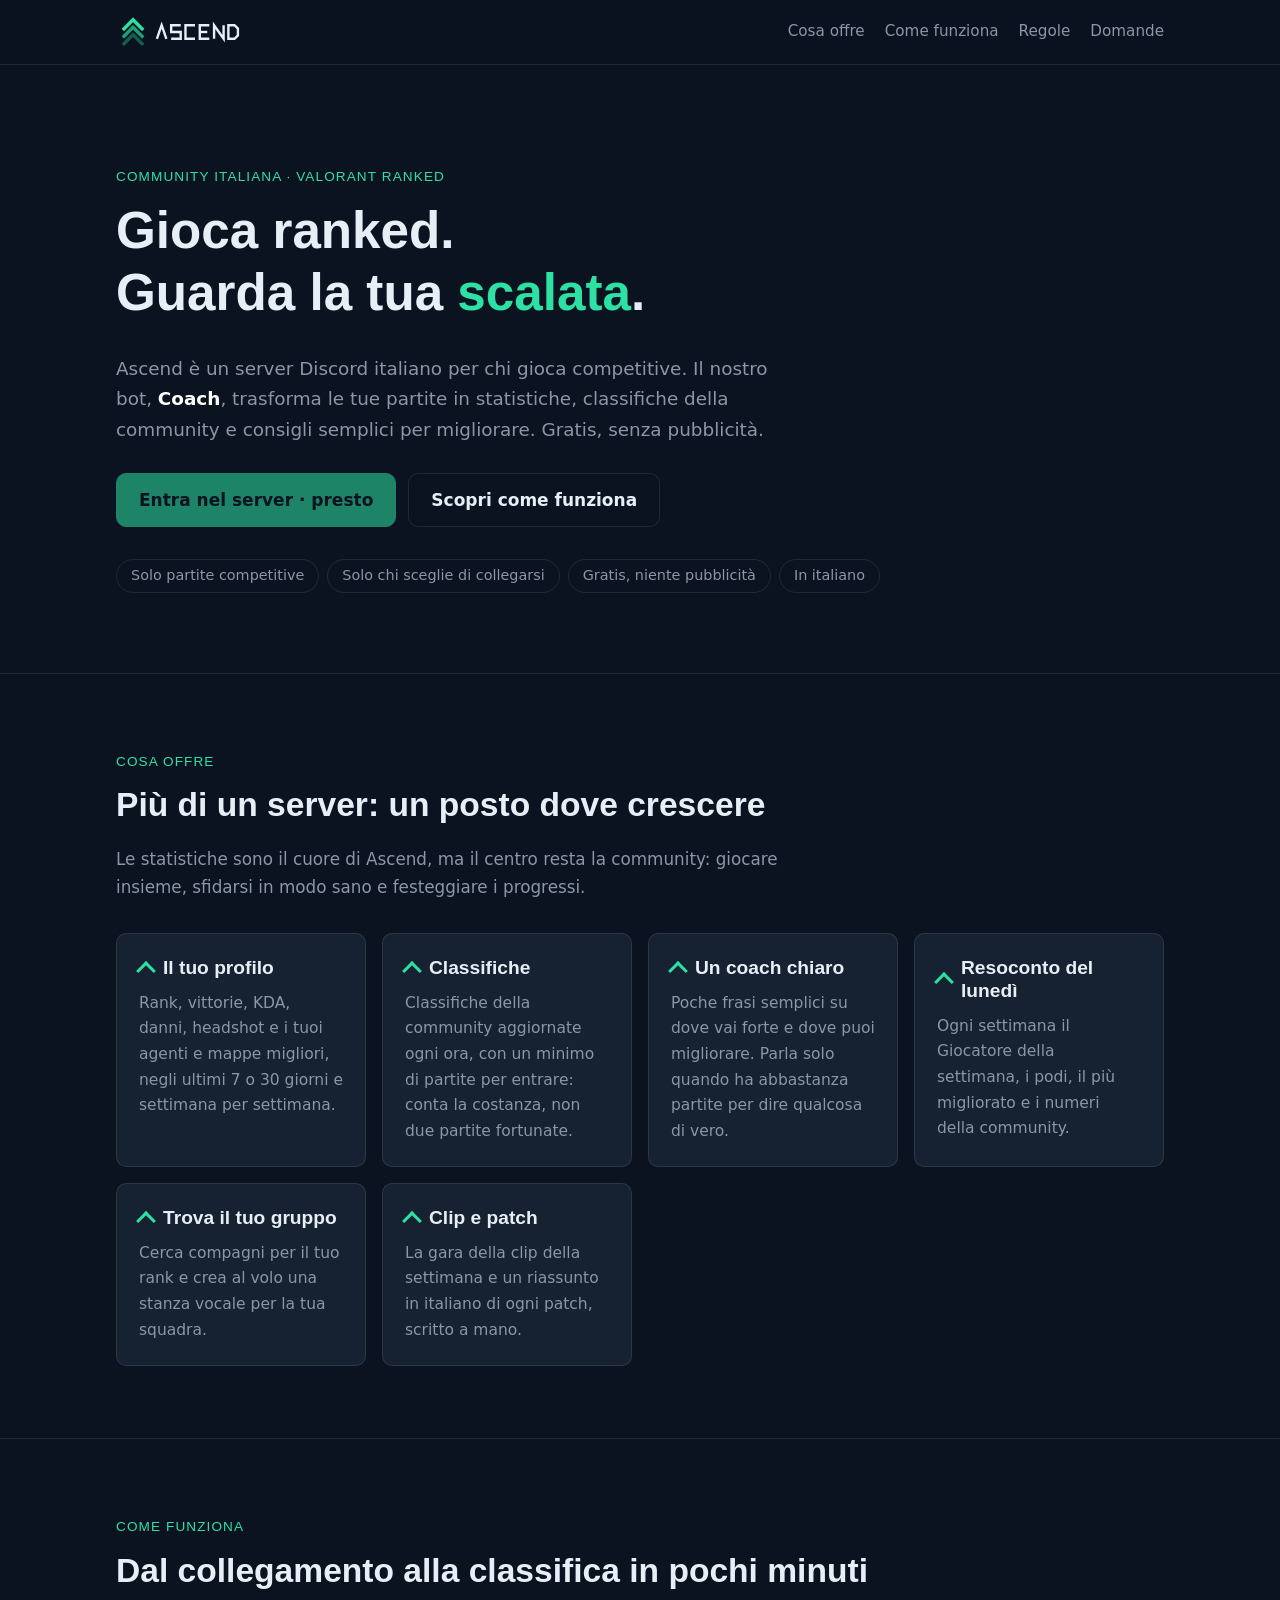
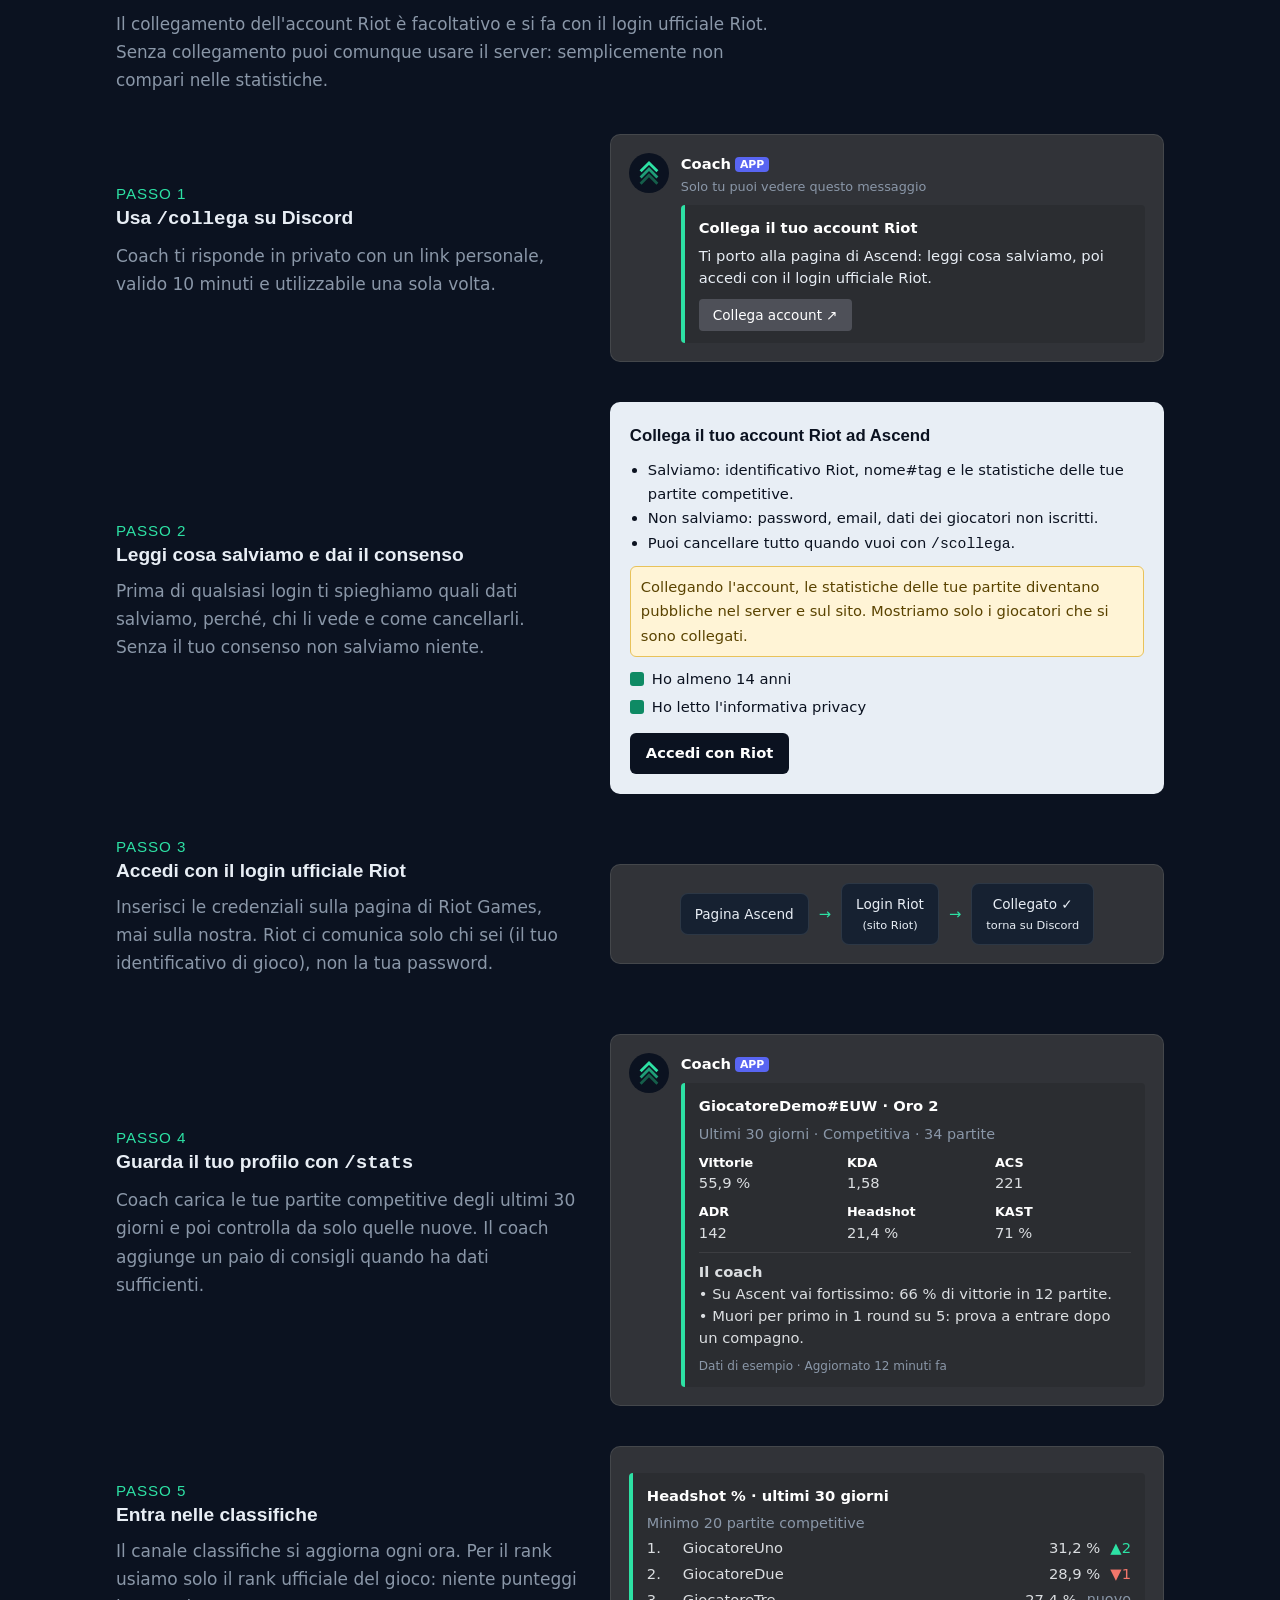
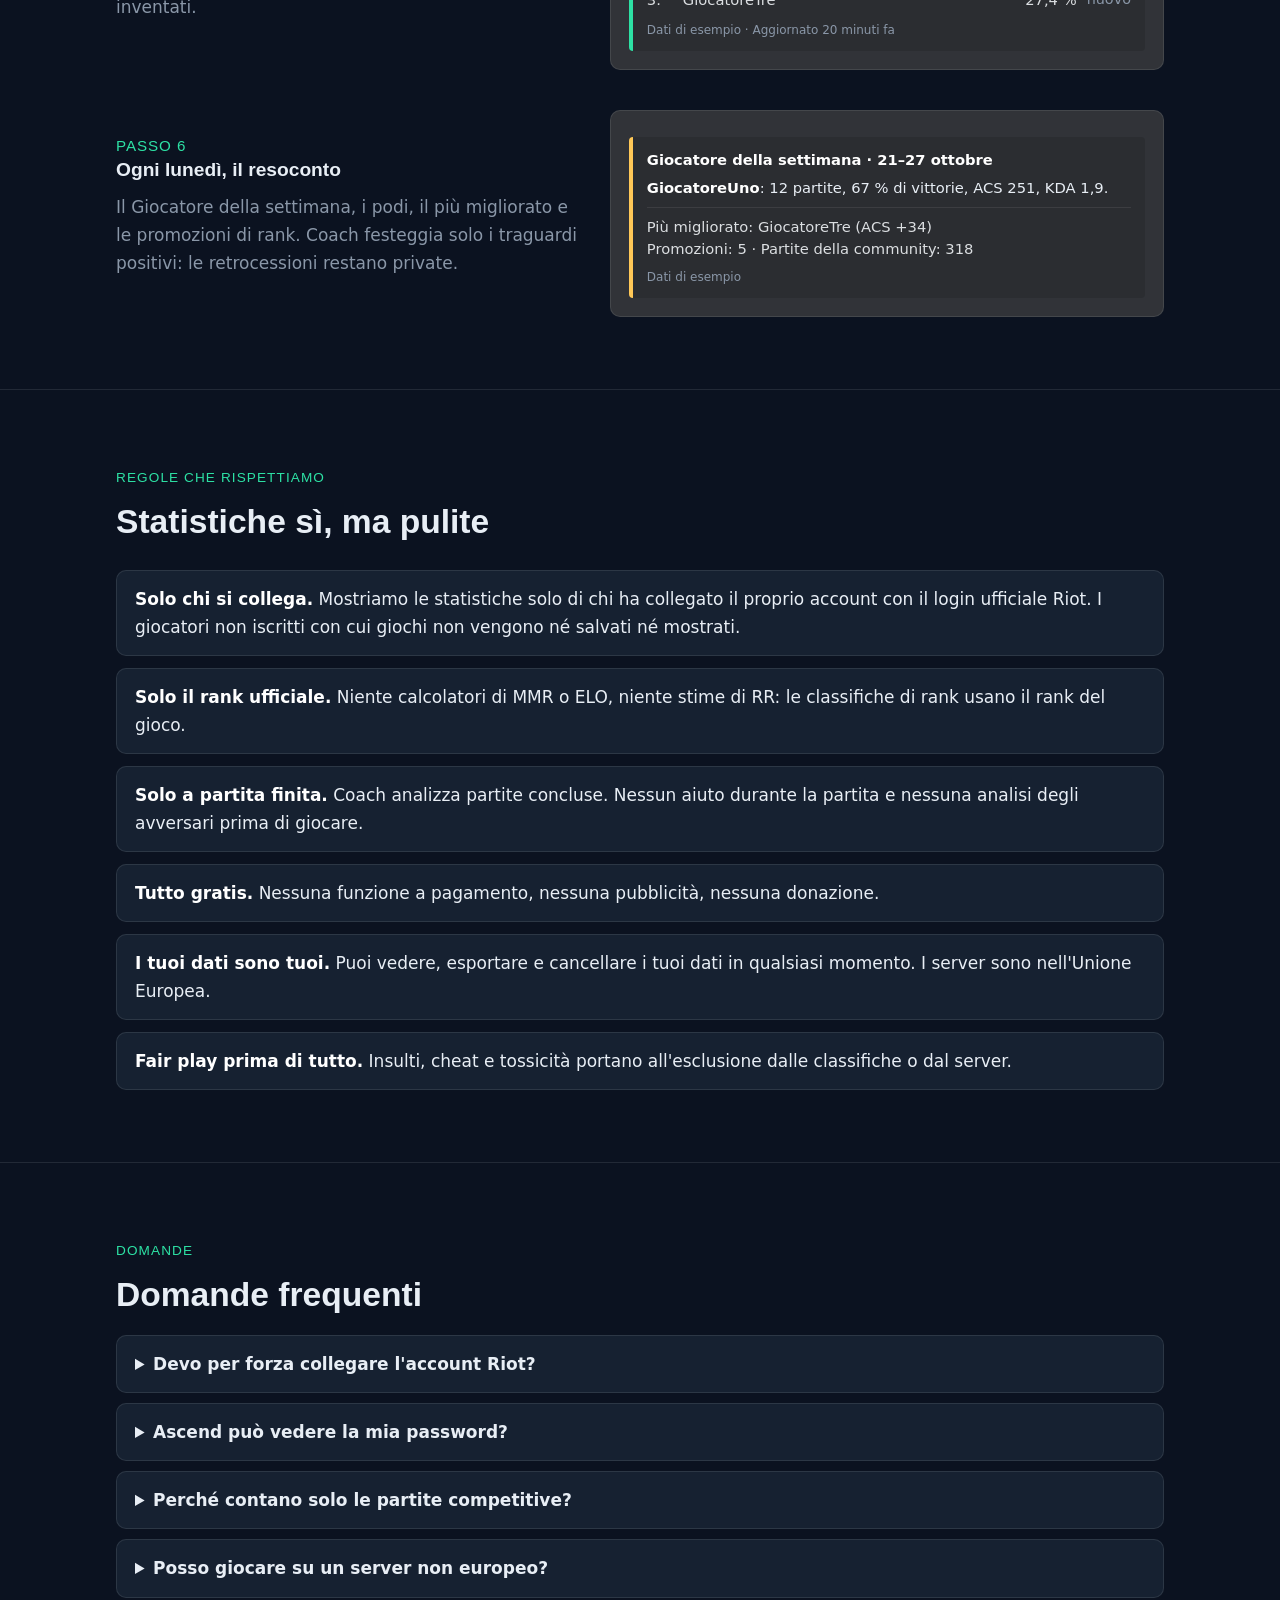
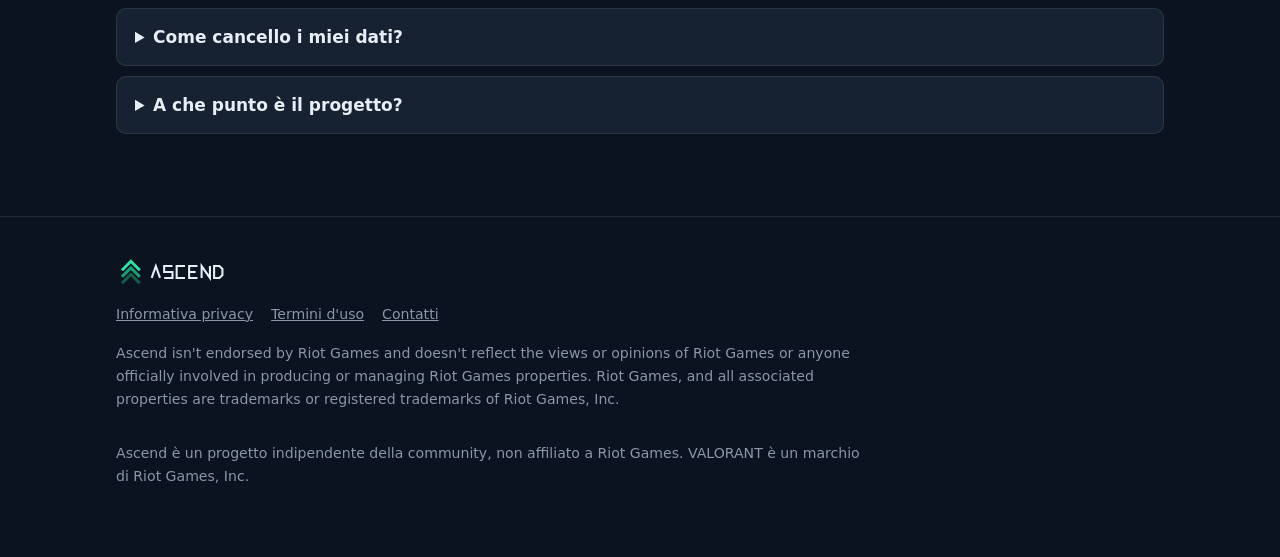
==== index.html @ bd41c746 "Prima versione del sito di Ascend" ====
<!doctype html>
<html lang="it">
<head>
  <meta charset="utf-8">
  <meta name="viewport" content="width=device-width, initial-scale=1">
  <meta http-equiv="Content-Security-Policy" content="default-src 'self'; style-src 'self' https://fonts.googleapis.com; font-src https://fonts.gstatic.com; img-src 'self'; base-uri 'self'; form-action 'none'">
  <meta name="referrer" content="strict-origin-when-cross-origin">
  <title>Ascend · Community italiana di Valorant ranked</title>
  <meta name="description" content="Ascend è una community Discord italiana con un bot che trasforma le tue partite competitive in statistiche, classifiche e consigli chiari. Gratis, senza pubblicità.">
  <meta property="og:title" content="Ascend · Community italiana di Valorant ranked">
  <meta property="og:description" content="Statistiche, classifiche e un coach che parla chiaro, per chi gioca ranked. Gratis e senza pubblicità.">
  <meta property="og:type" content="website">
  <link rel="icon" href="assets/favicon.svg" type="image/svg+xml">
  <link rel="preconnect" href="https://fonts.googleapis.com">
  <link rel="preconnect" href="https://fonts.gstatic.com" crossorigin>
  <link href="https://fonts.googleapis.com/css2?family=Chakra+Petch:wght@500;600&family=Inter:wght@400;600&display=swap" rel="stylesheet">
  <link rel="stylesheet" href="assets/style.css">
</head>
<body>

<header class="testata">
  <div class="contenitore">
    <a href="index.html" aria-label="Ascend, pagina iniziale"><img src="assets/logo-horizontal.svg" alt="Ascend" width="125" height="34"></a>
    <nav class="menu" aria-label="Sezioni">
      <a href="#cosa-offre">Cosa offre</a>
      <a href="#come-funziona">Come funziona</a>
      <a href="#regole">Regole</a>
      <a href="#domande">Domande</a>
    </nav>
  </div>
</header>

<main>

<section class="apertura">
  <div class="contenitore">
    <span class="etichetta">Community italiana · Valorant ranked</span>
    <h1>Gioca ranked.<br>Guarda la tua <span>scalata</span>.</h1>
    <p class="intro">Ascend è un server Discord italiano per chi gioca competitive. Il nostro bot, <strong>Coach</strong>, trasforma le tue partite in statistiche, classifiche della community e consigli semplici per migliorare. Gratis, senza pubblicità.</p>
    <div class="azioni">
      <a class="pulsante" href="#" aria-disabled="true">Entra nel server · presto</a>
      <a class="pulsante secondario" href="#come-funziona">Scopri come funziona</a>
    </div>
    <div class="distintivi">
      <span class="distintivo">Solo partite competitive</span>
      <span class="distintivo">Solo chi sceglie di collegarsi</span>
      <span class="distintivo">Gratis, niente pubblicità</span>
      <span class="distintivo">In italiano</span>
    </div>
  </div>
</section>

<section id="cosa-offre">
  <div class="contenitore">
    <span class="etichetta">Cosa offre</span>
    <h2>Più di un server: un posto dove crescere</h2>
    <p class="intro">Le statistiche sono il cuore di Ascend, ma il centro resta la community: giocare insieme, sfidarsi in modo sano e festeggiare i progressi.</p>
    <div class="griglia">
      <div class="scheda"><h3><span class="freccina" aria-hidden="true"></span>Il tuo profilo</h3><p>Rank, vittorie, KDA, danni, headshot e i tuoi agenti e mappe migliori, negli ultimi 7 o 30 giorni e settimana per settimana.</p></div>
      <div class="scheda"><h3><span class="freccina" aria-hidden="true"></span>Classifiche</h3><p>Classifiche della community aggiornate ogni ora, con un minimo di partite per entrare: conta la costanza, non due partite fortunate.</p></div>
      <div class="scheda"><h3><span class="freccina" aria-hidden="true"></span>Un coach chiaro</h3><p>Poche frasi semplici su dove vai forte e dove puoi migliorare. Parla solo quando ha abbastanza partite per dire qualcosa di vero.</p></div>
      <div class="scheda"><h3><span class="freccina" aria-hidden="true"></span>Resoconto del lunedì</h3><p>Ogni settimana il Giocatore della settimana, i podi, il più migliorato e i numeri della community.</p></div>
      <div class="scheda"><h3><span class="freccina" aria-hidden="true"></span>Trova il tuo gruppo</h3><p>Cerca compagni per il tuo rank e crea al volo una stanza vocale per la tua squadra.</p></div>
      <div class="scheda"><h3><span class="freccina" aria-hidden="true"></span>Clip e patch</h3><p>La gara della clip della settimana e un riassunto in italiano di ogni patch, scritto a mano.</p></div>
    </div>
  </div>
</section>

<section id="come-funziona">
  <div class="contenitore">
    <span class="etichetta">Come funziona</span>
    <h2>Dal collegamento alla classifica in pochi minuti</h2>
    <p class="intro">Il collegamento dell'account Riot è facoltativo e si fa con il login ufficiale Riot. Senza collegamento puoi comunque usare il server: semplicemente non compari nelle statistiche.</p>

    <div class="passi">

      <div class="passo">
        <div>
          <div class="passo-numero">PASSO 1</div>
          <h3>Usa <code>/collega</code> su Discord</h3>
          <p>Coach ti risponde in privato con un link personale, valido 10 minuti e utilizzabile una sola volta.</p>
        </div>
        <div class="demo" role="img" aria-label="Esempio: il bot Coach risponde al comando collega con un pulsante">
          <div class="riga-utente">
            <div class="avatar-demo"></div>
            <div>
              <div><span class="nome-demo">Coach</span><span class="bot-tag">APP</span></div>
              <div class="solo-tu">Solo tu puoi vedere questo messaggio</div>
              <div class="embed">
                <div class="embed-titolo">Collega il tuo account Riot</div>
                <div>Ti porto alla pagina di Ascend: leggi cosa salviamo, poi accedi con il login ufficiale Riot.</div>
                <span class="pulsante-discord">Collega account ↗</span>
              </div>
            </div>
          </div>
        </div>
      </div>

      <div class="passo">
        <div>
          <div class="passo-numero">PASSO 2</div>
          <h3>Leggi cosa salviamo e dai il consenso</h3>
          <p>Prima di qualsiasi login ti spieghiamo quali dati salviamo, perché, chi li vede e come cancellarli. Senza il tuo consenso non salviamo niente.</p>
        </div>
        <div class="pagina-demo" role="img" aria-label="Esempio: la pagina di consenso del sito Ascend">
          <h4>Collega il tuo account Riot ad Ascend</h4>
          <ul>
            <li>Salviamo: identificativo Riot, nome#tag e le statistiche delle tue partite competitive.</li>
            <li>Non salviamo: password, email, dati dei giocatori non iscritti.</li>
            <li>Puoi cancellare tutto quando vuoi con <code>/scollega</code>.</li>
          </ul>
          <div class="avviso-optin">Collegando l'account, le statistiche delle tue partite diventano pubbliche nel server e sul sito. Mostriamo solo i giocatori che si sono collegati.</div>
          <div class="spunta">Ho almeno 14 anni</div>
          <div class="spunta">Ho letto l'informativa privacy</div>
          <span class="pulsante-riot">Accedi con Riot</span>
        </div>
      </div>

      <div class="passo">
        <div>
          <div class="passo-numero">PASSO 3</div>
          <h3>Accedi con il login ufficiale Riot</h3>
          <p>Inserisci le credenziali sulla pagina di Riot Games, mai sulla nostra. Riot ci comunica solo chi sei (il tuo identificativo di gioco), non la tua password.</p>
        </div>
        <div class="demo">
          <div class="schema-login" role="img" aria-label="Schema: dalla pagina Ascend al login Riot e ritorno su Discord">
            <div>Pagina Ascend</div><span class="freccia-dx" aria-hidden="true">→</span>
            <div>Login Riot<br><small>(sito Riot)</small></div><span class="freccia-dx" aria-hidden="true">→</span>
            <div>Collegato ✓<br><small>torna su Discord</small></div>
          </div>
        </div>
      </div>

      <div class="passo">
        <div>
          <div class="passo-numero">PASSO 4</div>
          <h3>Guarda il tuo profilo con <code>/stats</code></h3>
          <p>Coach carica le tue partite competitive degli ultimi 30 giorni e poi controlla da solo quelle nuove. Il coach aggiunge un paio di consigli quando ha dati sufficienti.</p>
        </div>
        <div class="demo" role="img" aria-label="Esempio di profilo con statistiche e consigli del coach">
          <div class="riga-utente">
            <div class="avatar-demo"></div>
            <div class="riempi">
              <div><span class="nome-demo">Coach</span><span class="bot-tag">APP</span></div>
              <div class="embed">
                <div class="embed-titolo">GiocatoreDemo#EUW · Oro 2</div>
                <div class="nota">Ultimi 30 giorni · Competitiva · 34 partite</div>
                <div class="embed-campi">
                  <div><b>Vittorie</b><span>55,9 %</span></div>
                  <div><b>KDA</b><span>1,58</span></div>
                  <div><b>ACS</b><span>221</span></div>
                  <div><b>ADR</b><span>142</span></div>
                  <div><b>Headshot</b><span>21,4 %</span></div>
                  <div><b>KAST</b><span>71 %</span></div>
                </div>
                <div class="coach"><b>Il coach</b><br>• Su Ascent vai fortissimo: 66 % di vittorie in 12 partite.<br>• Muori per primo in 1 round su 5: prova a entrare dopo un compagno.</div>
                <div class="embed-piede">Dati di esempio · Aggiornato 12 minuti fa</div>
              </div>
            </div>
          </div>
        </div>
      </div>

      <div class="passo">
        <div>
          <div class="passo-numero">PASSO 5</div>
          <h3>Entra nelle classifiche</h3>
          <p>Il canale classifiche si aggiorna ogni ora. Per il rank usiamo solo il rank ufficiale del gioco: niente punteggi inventati.</p>
        </div>
        <div class="demo" role="img" aria-label="Esempio di classifica headshot della community">
          <div class="embed">
            <div class="embed-titolo">Headshot % · ultimi 30 giorni</div>
            <div class="nota">Minimo 20 partite competitive</div>
            <div class="classifica-riga"><span>1.</span><span>GiocatoreUno</span><span>31,2 %</span><span class="su">▲2</span></div>
            <div class="classifica-riga"><span>2.</span><span>GiocatoreDue</span><span>28,9 %</span><span class="giu">▼1</span></div>
            <div class="classifica-riga"><span>3.</span><span>GiocatoreTre</span><span>27,4 %</span><span class="nota">nuovo</span></div>
            <div class="embed-piede">Dati di esempio · Aggiornato 20 minuti fa</div>
          </div>
        </div>
      </div>

      <div class="passo">
        <div>
          <div class="passo-numero">PASSO 6</div>
          <h3>Ogni lunedì, il resoconto</h3>
          <p>Il Giocatore della settimana, i podi, il più migliorato e le promozioni di rank. Coach festeggia solo i traguardi positivi: le retrocessioni restano private.</p>
        </div>
        <div class="demo" role="img" aria-label="Esempio di resoconto settimanale">
          <div class="embed oro">
            <div class="embed-titolo">Giocatore della settimana · 21–27 ottobre</div>
            <div><strong>GiocatoreUno</strong>: 12 partite, 67 % di vittorie, ACS 251, KDA 1,9.</div>
            <div class="coach">Più migliorato: GiocatoreTre (ACS +34)<br>Promozioni: 5 · Partite della community: 318</div>
            <div class="embed-piede">Dati di esempio</div>
          </div>
        </div>
      </div>

    </div>
  </div>
</section>

<section id="regole">
  <div class="contenitore">
    <span class="etichetta">Regole che rispettiamo</span>
    <h2>Statistiche sì, ma pulite</h2>
    <ul class="regole">
      <li><b>Solo chi si collega.</b> Mostriamo le statistiche solo di chi ha collegato il proprio account con il login ufficiale Riot. I giocatori non iscritti con cui giochi non vengono né salvati né mostrati.</li>
      <li><b>Solo il rank ufficiale.</b> Niente calcolatori di MMR o ELO, niente stime di RR: le classifiche di rank usano il rank del gioco.</li>
      <li><b>Solo a partita finita.</b> Coach analizza partite concluse. Nessun aiuto durante la partita e nessuna analisi degli avversari prima di giocare.</li>
      <li><b>Tutto gratis.</b> Nessuna funzione a pagamento, nessuna pubblicità, nessuna donazione.</li>
      <li><b>I tuoi dati sono tuoi.</b> Puoi vedere, esportare e cancellare i tuoi dati in qualsiasi momento. I server sono nell'Unione Europea.</li>
      <li><b>Fair play prima di tutto.</b> Insulti, cheat e tossicità portano all'esclusione dalle classifiche o dal server.</li>
    </ul>
  </div>
</section>

<section id="domande">
  <div class="contenitore">
    <span class="etichetta">Domande</span>
    <h2>Domande frequenti</h2>
    <details>
      <summary>Devo per forza collegare l'account Riot?</summary>
      <p>No. Puoi usare il server, cercare gruppo e partecipare alla gara delle clip anche senza collegarti. Il collegamento serve solo per profilo, classifiche, resoconti e consigli.</p>
    </details>
    <details>
      <summary>Ascend può vedere la mia password?</summary>
      <p>No. Il login avviene sulla pagina ufficiale di Riot Games. Noi riceviamo solo il tuo identificativo di gioco e il tuo nome#tag.</p>
    </details>
    <details>
      <summary>Perché contano solo le partite competitive?</summary>
      <p>Perché sono le partite in cui tutti giocano allo stesso modo e al massimo: così i numeri sono confrontabili e le classifiche hanno senso.</p>
    </details>
    <details>
      <summary>Posso giocare su un server non europeo?</summary>
      <p>Ascend è pensato per la community italiana, che gioca sui server europei: per ora si possono collegare solo account della regione EU.</p>
    </details>
    <details>
      <summary>Come cancello i miei dati?</summary>
      <p>Usa <code>/scollega</code> su Discord: cancelliamo subito tutti i tuoi dati. Le copie di sicurezza vengono eliminate entro circa 3 mesi.</p>
    </details>
    <details>
      <summary>A che punto è il progetto?</summary>
      <p>Ascend è in sviluppo. La parte di statistiche richiede l'approvazione di Riot Games per usare le sue API ufficiali: la richiesta è in corso. Le altre funzioni del server arrivano prima.</p>
    </details>
  </div>
</section>

</main>

<footer class="piede">
  <div class="contenitore">
    <img src="assets/logo-horizontal.svg" alt="Ascend" width="110" height="30">
    <nav aria-label="Informazioni legali">
      <a href="privacy.html">Informativa privacy</a>
      <a href="termini.html">Termini d'uso</a>
      <a href="mailto:EMAIL_PROGETTO">Contatti</a>
    </nav>
    <p class="disclaimer">Ascend isn't endorsed by Riot Games and doesn't reflect the views or opinions of Riot Games or anyone officially involved in producing or managing Riot Games properties. Riot Games, and all associated properties are trademarks or registered trademarks of Riot Games, Inc.</p>
    <p class="disclaimer">Ascend è un progetto indipendente della community, non affiliato a Riot Games. VALORANT è un marchio di Riot Games, Inc.</p>
  </div>
</footer>

</body>
</html>
---- assets/style.css ----
:root {
  --notte: #0B1220;
  --ardesia: #1E2A3A;
  --ardesia-2: #162131;
  --menta: #2DE1A4;
  --menta-scura: #1F9E77;
  --bosco: #155E4A;
  --ghiaccio: #E8EEF5;
  --nebbia: #8A97A8;
  --corallo: #F2766B;
  --oro: #FFC857;
  --discord-bg: #313338;
  --discord-embed: #2B2D31;
  --bordo: rgba(232, 238, 245, 0.1);
  --raggio: 10px;
  --larghezza: 1080px;
  color-scheme: dark;
}

* { box-sizing: border-box; }

html { scroll-behavior: smooth; }

body {
  margin: 0;
  background: var(--notte);
  color: var(--ghiaccio);
  font-family: "Inter", system-ui, -apple-system, "Segoe UI", sans-serif;
  font-size: 17px;
  line-height: 1.65;
}

h1, h2, h3 {
  font-family: "Chakra Petch", "Inter", sans-serif;
  font-weight: 600;
  line-height: 1.2;
  margin: 0 0 0.6em;
}
h1 { font-size: clamp(2rem, 5vw, 3.2rem); }
h2 { font-size: clamp(1.5rem, 3.4vw, 2.1rem); }
h3 { font-size: 1.2rem; }

p { margin: 0 0 1em; }
a { color: var(--menta); }
a:hover { color: var(--ghiaccio); }
strong { color: #fff; }

.contenitore {
  width: 100%;
  max-width: var(--larghezza);
  margin: 0 auto;
  padding: 0 16px;
}

/* Intestazione */
.testata {
  border-bottom: 1px solid var(--bordo);
  position: sticky;
  top: 0;
  background: rgba(11, 18, 32, 0.92);
  backdrop-filter: blur(8px);
  z-index: 10;
}
.testata .contenitore {
  display: flex;
  align-items: center;
  justify-content: space-between;
  gap: 16px;
  min-height: 64px;
}
.testata img { height: 34px; width: auto; display: block; }
.menu { display: flex; gap: 20px; flex-wrap: wrap; font-size: 0.95rem; }
.menu a { color: var(--nebbia); text-decoration: none; }
.menu a:hover { color: var(--ghiaccio); }

/* Sezioni */
section { padding: 72px 0; border-bottom: 1px solid var(--bordo); }
.etichetta {
  display: inline-block;
  font-family: "Chakra Petch", sans-serif;
  font-size: 0.85rem;
  letter-spacing: 0.08em;
  text-transform: uppercase;
  color: var(--menta);
  margin-bottom: 12px;
}
.intro { color: var(--nebbia); max-width: 680px; font-size: 1.05rem; }

/* Apertura */
.apertura { padding: 96px 0 80px; }
.apertura h1 span { color: var(--menta); }
.apertura .intro { font-size: 1.15rem; margin-bottom: 28px; }
.azioni { display: flex; gap: 12px; flex-wrap: wrap; align-items: center; }
.pulsante {
  display: inline-flex;
  align-items: center;
  gap: 8px;
  padding: 12px 22px;
  border-radius: var(--raggio);
  font-weight: 600;
  text-decoration: none;
  border: 1px solid var(--menta);
  color: var(--notte);
  background: var(--menta);
}
.pulsante:hover { background: var(--ghiaccio); border-color: var(--ghiaccio); color: var(--notte); }
.pulsante.secondario { background: transparent; color: var(--ghiaccio); border-color: var(--bordo); }
.pulsante.secondario:hover { border-color: var(--ghiaccio); }
.pulsante[aria-disabled="true"] { opacity: 0.55; pointer-events: none; }
.nota { color: var(--nebbia); font-size: 0.9rem; }

.distintivi { display: flex; flex-wrap: wrap; gap: 8px; margin-top: 32px; }
.distintivo {
  border: 1px solid var(--bordo);
  border-radius: 999px;
  padding: 4px 14px;
  font-size: 0.9rem;
  color: var(--nebbia);
}

/* Griglia funzioni */
.griglia {
  display: grid;
  grid-template-columns: repeat(auto-fit, minmax(min(100%, 240px), 1fr));
  gap: 16px;
  margin-top: 32px;
}
.scheda {
  background: var(--ardesia-2);
  border: 1px solid var(--bordo);
  border-radius: var(--raggio);
  padding: 22px;
}
.scheda h3 { display: flex; align-items: center; gap: 10px; }
.scheda p { color: var(--nebbia); margin: 0; font-size: 0.97rem; }
.freccina {
  width: 14px; height: 14px; flex: none;
  border-top: 3px solid var(--menta);
  border-left: 3px solid var(--menta);
  transform: translateY(3px) rotate(45deg);
}

/* Percorso */
.passi { display: grid; gap: 40px; margin-top: 40px; }
.passo {
  display: grid;
  grid-template-columns: minmax(0, 1fr) minmax(0, 1.2fr);
  gap: 32px;
  align-items: center;
}
.passo-numero {
  font-family: "Chakra Petch", sans-serif;
  color: var(--menta);
  font-size: 0.95rem;
  letter-spacing: 0.06em;
}
.passo p { color: var(--nebbia); }
@media (max-width: 760px) {
  .passo { grid-template-columns: minmax(0, 1fr); gap: 16px; }
}

/* Riquadri dimostrativi */
.demo {
  background: var(--discord-bg);
  border-radius: var(--raggio);
  padding: 18px;
  font-size: 0.92rem;
  line-height: 1.5;
  overflow: hidden;
  border: 1px solid var(--bordo);
}
.demo .riga-utente { display: flex; gap: 12px; align-items: flex-start; }
.avatar-demo {
  width: 40px; height: 40px; border-radius: 50%; flex: none;
  background: var(--notte) url("favicon.svg") center / 70% no-repeat;
}
.avatar-demo.persona { background: #5865F2; }
.riempi { min-width: 0; flex: 1; }
.nome-demo { font-weight: 600; color: #fff; }
.bot-tag {
  background: #5865F2; color: #fff; font-size: 0.68rem; font-weight: 600;
  padding: 1px 5px; border-radius: 4px; margin-left: 4px; vertical-align: 1px;
}
.solo-tu { color: var(--nebbia); font-size: 0.8rem; margin-top: 2px; }
.comando { background: rgba(88, 101, 242, 0.25); color: #c9cdfb; padding: 0 4px; border-radius: 4px; }
.embed {
  background: var(--discord-embed);
  border-left: 4px solid var(--menta);
  border-radius: 4px;
  padding: 12px 14px;
  margin-top: 8px;
}
.embed.oro { border-left-color: var(--oro); }
.embed-titolo { font-weight: 600; color: #fff; margin-bottom: 6px; }
.embed-campi {
  display: grid;
  grid-template-columns: repeat(3, minmax(0, 1fr));
  gap: 8px 12px;
  margin: 8px 0;
}
.embed-campi b { display: block; color: #fff; font-size: 0.8rem; }
.embed-campi span { color: #dbdee1; }
.embed-piede { color: var(--nebbia); font-size: 0.75rem; margin-top: 8px; }
.pulsante-discord {
  display: inline-block; margin-top: 10px; padding: 6px 14px;
  background: #4E5058; color: #fff; border-radius: 4px; font-size: 0.85rem;
}
.coach { border-top: 1px solid rgba(255,255,255,0.08); margin-top: 8px; padding-top: 8px; color: #dbdee1; }
.classifica-riga {
  display: grid; grid-template-columns: 26px minmax(0,1fr) auto auto;
  gap: 10px; color: #dbdee1; padding: 2px 0;
}
.su { color: var(--menta); }
.giu { color: var(--corallo); }

.pagina-demo {
  background: var(--ghiaccio);
  color: var(--notte);
  border-radius: var(--raggio);
  padding: 20px;
  font-size: 0.92rem;
}
.pagina-demo h4 { font-family: "Chakra Petch", sans-serif; margin: 0 0 8px; font-size: 1.05rem; }
.pagina-demo ul { padding-left: 18px; margin: 8px 0; }
.avviso-optin {
  background: #FFF4D6; border: 1px solid #E8C25A; border-radius: 6px;
  padding: 8px 10px; margin: 10px 0; color: #5A4300;
}
.spunta { display: flex; gap: 8px; align-items: center; margin: 4px 0; }
.spunta::before {
  content: ""; width: 14px; height: 14px; border-radius: 3px; flex: none;
  background: #0E8A64;
}
.pulsante-riot {
  display: inline-block; margin-top: 10px; padding: 8px 16px; border-radius: 6px;
  background: var(--notte); color: #fff; font-weight: 600;
}
.schema-login {
  display: flex; align-items: center; justify-content: center; gap: 10px;
  flex-wrap: wrap; text-align: center;
}
.schema-login div {
  background: var(--ardesia-2); border: 1px solid var(--bordo);
  border-radius: 8px; padding: 10px 14px; font-size: 0.85rem;
}
.schema-login .freccia-dx { border: 0; background: none; color: var(--menta); padding: 0; }

/* Regole */
.regole { list-style: none; padding: 0; margin: 28px 0 0; display: grid; gap: 12px; }
.regole li {
  background: var(--ardesia-2); border: 1px solid var(--bordo);
  border-radius: var(--raggio); padding: 14px 18px;
}
.regole b { color: #fff; }

/* Domande */
details {
  border: 1px solid var(--bordo);
  border-radius: var(--raggio);
  padding: 14px 18px;
  margin-bottom: 10px;
  background: var(--ardesia-2);
}
summary { cursor: pointer; font-weight: 600; }
details p { color: var(--nebbia); margin: 10px 0 0; }

/* Testi legali */
.legale { padding: 56px 0 72px; }
.legale .contenitore { max-width: 780px; }
.legale h2 { font-size: 1.35rem; margin-top: 2em; }
.legale table { width: 100%; border-collapse: collapse; margin: 12px 0 20px; font-size: 0.95rem; }
.legale th, .legale td { text-align: left; padding: 8px 10px; border-bottom: 1px solid var(--bordo); vertical-align: top; }
.legale th { color: #fff; }
.tabella-scorrevole { overflow-x: auto; }
.segnaposto { background: rgba(255, 200, 87, 0.15); color: var(--oro); padding: 0 4px; border-radius: 4px; }
.bozza {
  border: 1px solid var(--oro); color: var(--oro); border-radius: var(--raggio);
  padding: 10px 14px; margin-bottom: 24px; font-size: 0.95rem;
}

/* Piede */
.piede { padding: 40px 0 56px; color: var(--nebbia); font-size: 0.88rem; }
.piede .contenitore { display: grid; gap: 16px; }
.piede nav { display: flex; gap: 18px; flex-wrap: wrap; }
.piede nav a { color: var(--nebbia); }
.piede nav a:hover { color: var(--ghiaccio); }
.disclaimer { max-width: 760px; }

@media (max-width: 560px) {
  .menu { display: none; }
  section { padding: 56px 0; }
  .apertura { padding: 64px 0 56px; }
  .embed-campi { grid-template-columns: repeat(2, minmax(0, 1fr)); }
}
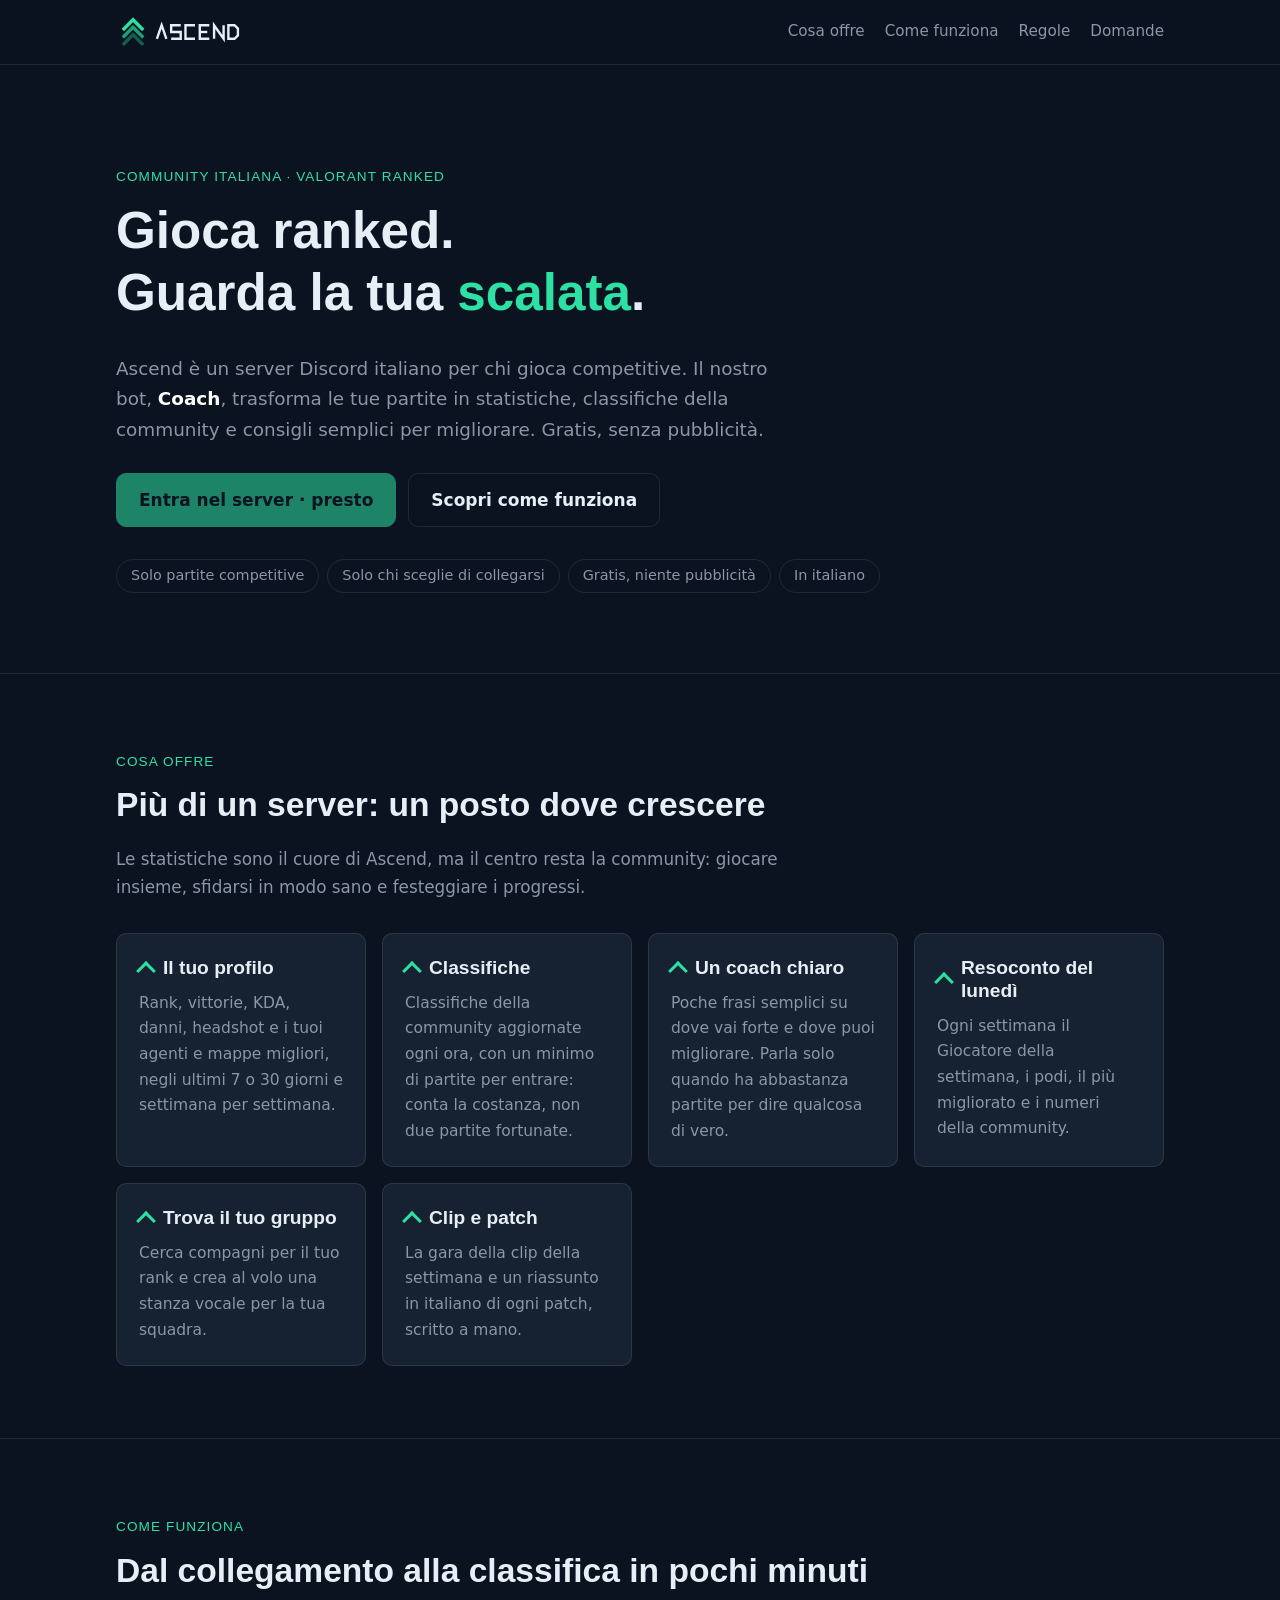
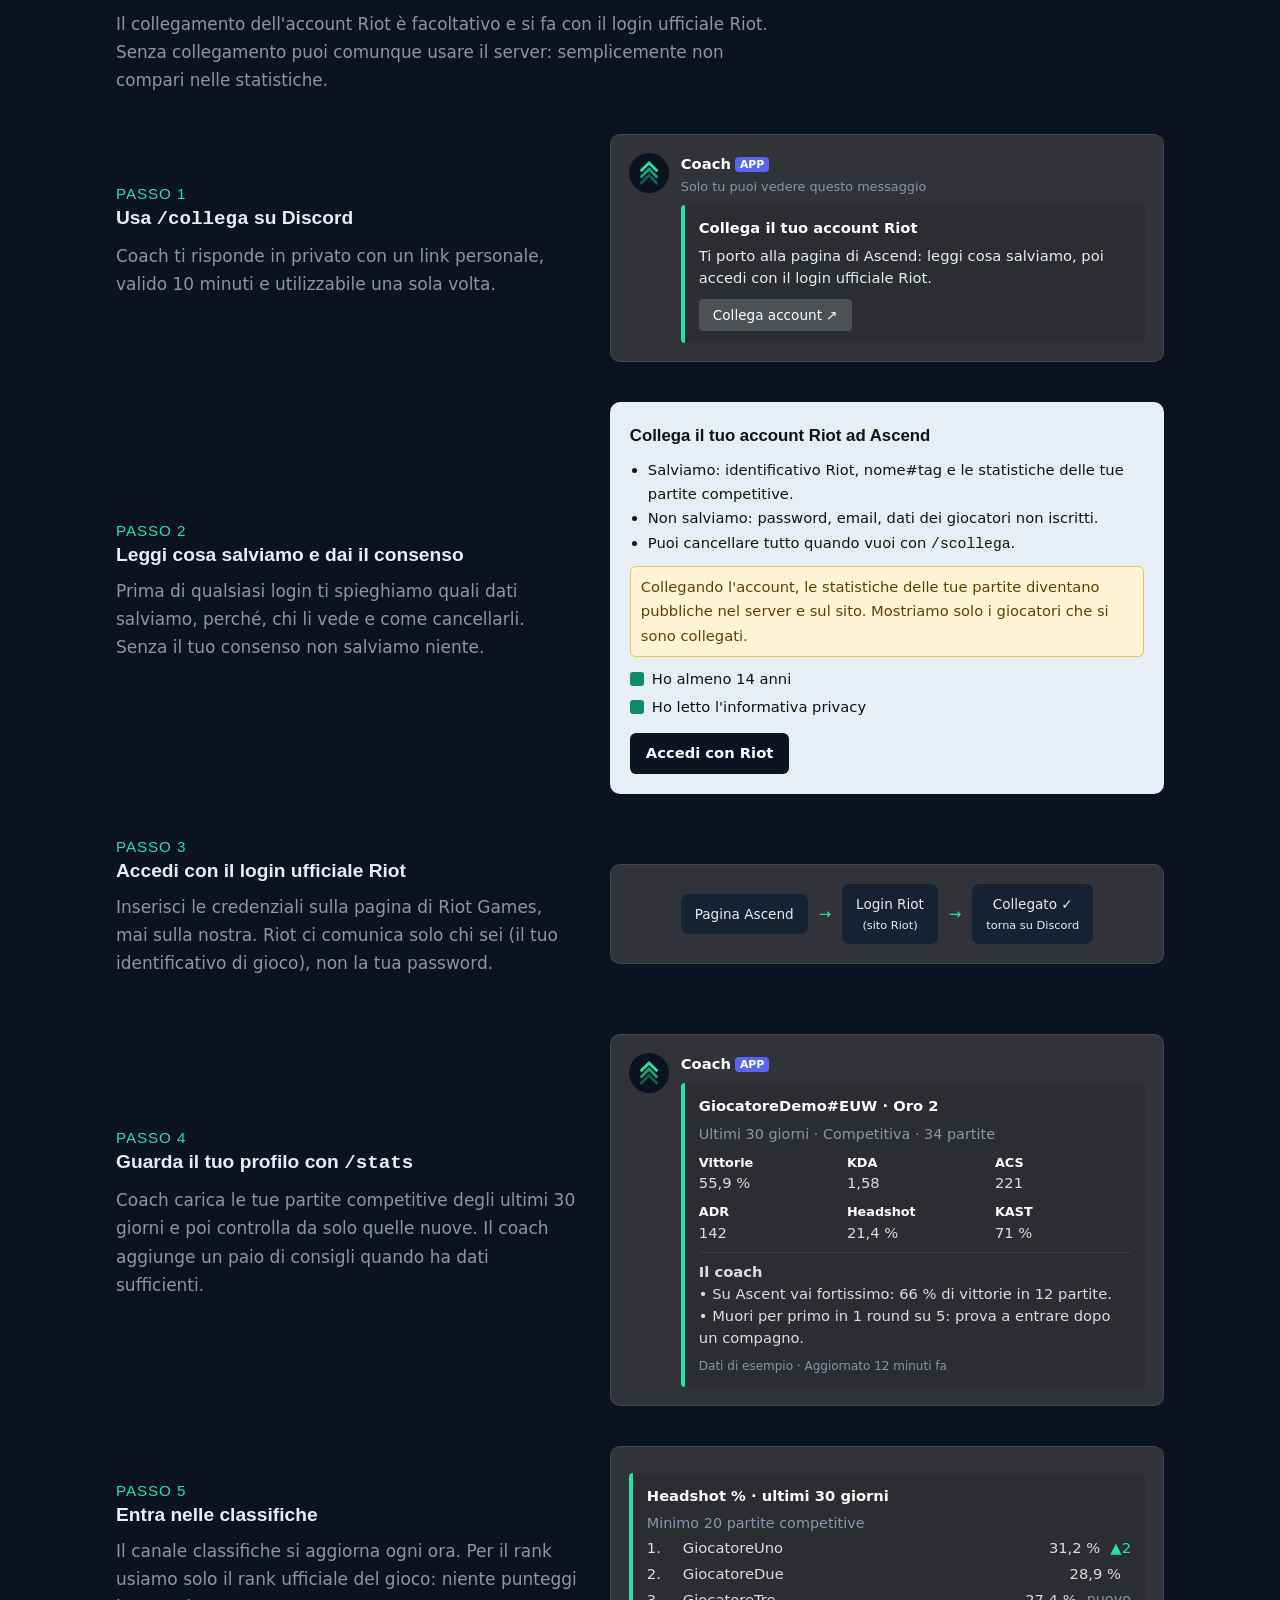
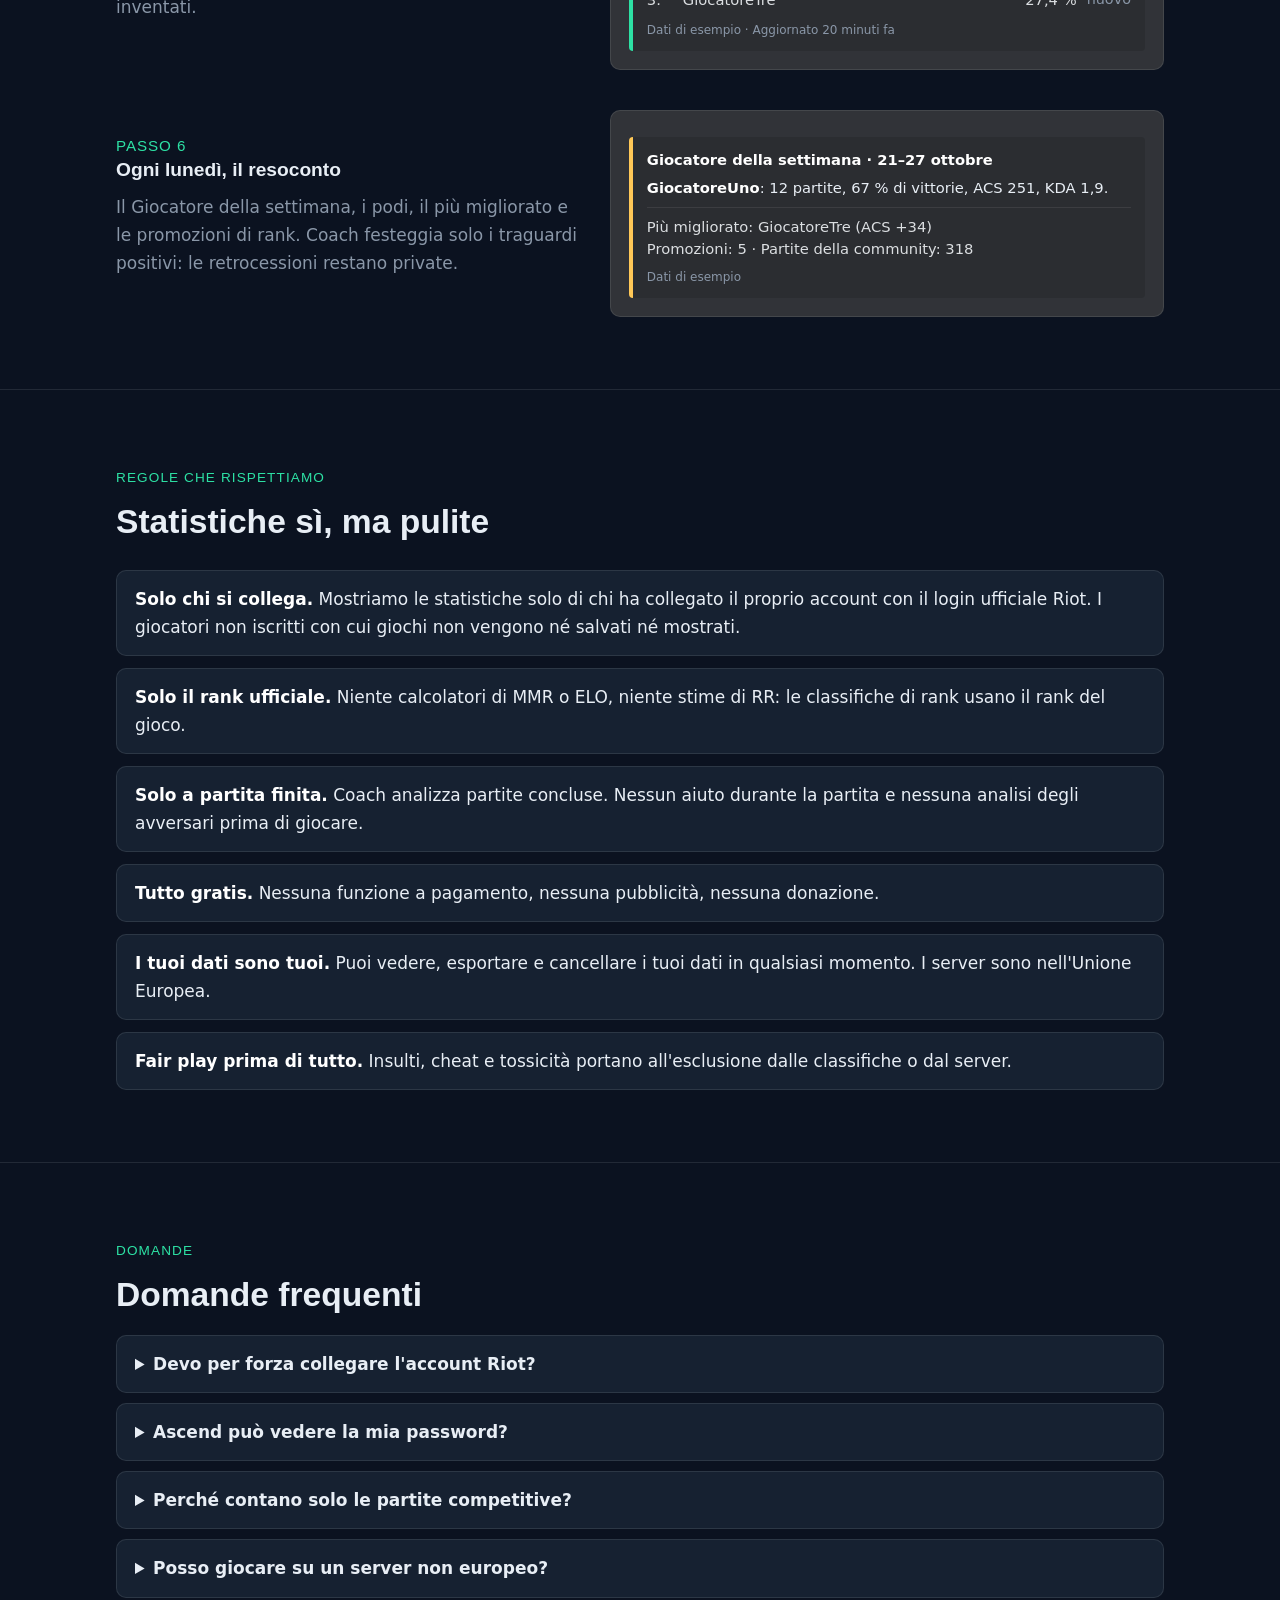
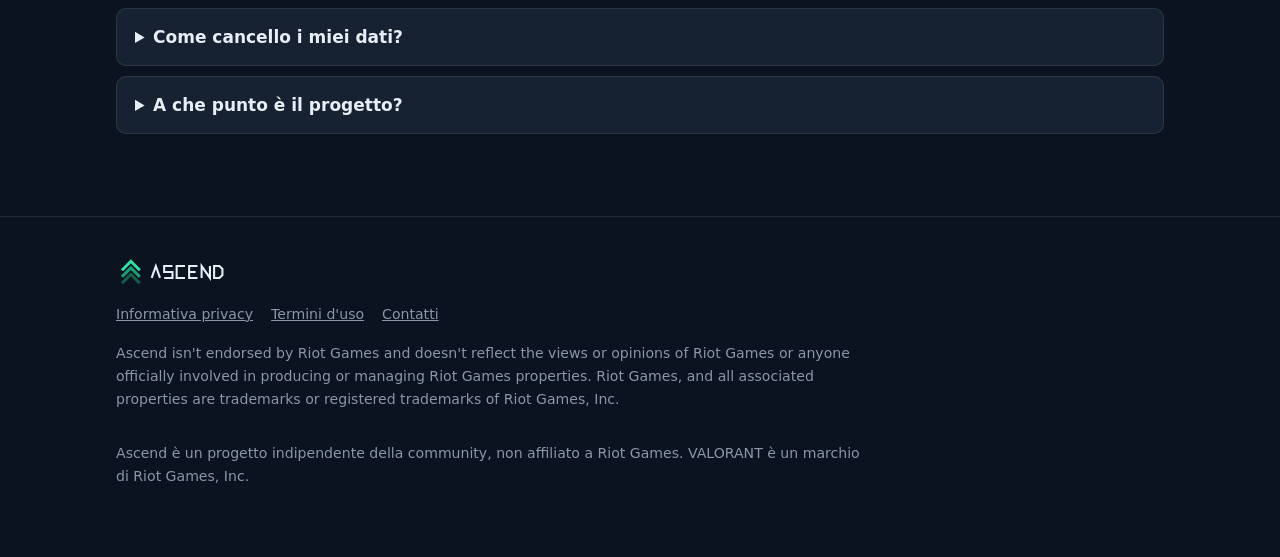
==== commit cf6b4f22: "Classifica di esempio senza frecce in giù" ====
--- a/index.html
+++ b/index.html
@@ -172,7 +172,7 @@
             <div class="embed-titolo">Headshot % · ultimi 30 giorni</div>
             <div class="nota">Minimo 20 partite competitive</div>
             <div class="classifica-riga"><span>1.</span><span>GiocatoreUno</span><span>31,2 %</span><span class="su">▲2</span></div>
-            <div class="classifica-riga"><span>2.</span><span>GiocatoreDue</span><span>28,9 %</span><span class="giu">▼1</span></div>
+            <div class="classifica-riga"><span>2.</span><span>GiocatoreDue</span><span>28,9 %</span><span></span></div>
             <div class="classifica-riga"><span>3.</span><span>GiocatoreTre</span><span>27,4 %</span><span class="nota">nuovo</span></div>
             <div class="embed-piede">Dati di esempio · Aggiornato 20 minuti fa</div>
           </div>
@@ -253,7 +253,7 @@
     <nav aria-label="Informazioni legali">
       <a href="privacy.html">Informativa privacy</a>
       <a href="termini.html">Termini d'uso</a>
-      <a href="mailto:EMAIL_PROGETTO">Contatti</a>
+      <a href="mailto:andreibusinessworld@gmail.com">Contatti</a>
     </nav>
     <p class="disclaimer">Ascend isn't endorsed by Riot Games and doesn't reflect the views or opinions of Riot Games or anyone officially involved in producing or managing Riot Games properties. Riot Games, and all associated properties are trademarks or registered trademarks of Riot Games, Inc.</p>
     <p class="disclaimer">Ascend è un progetto indipendente della community, non affiliato a Riot Games. VALORANT è un marchio di Riot Games, Inc.</p>
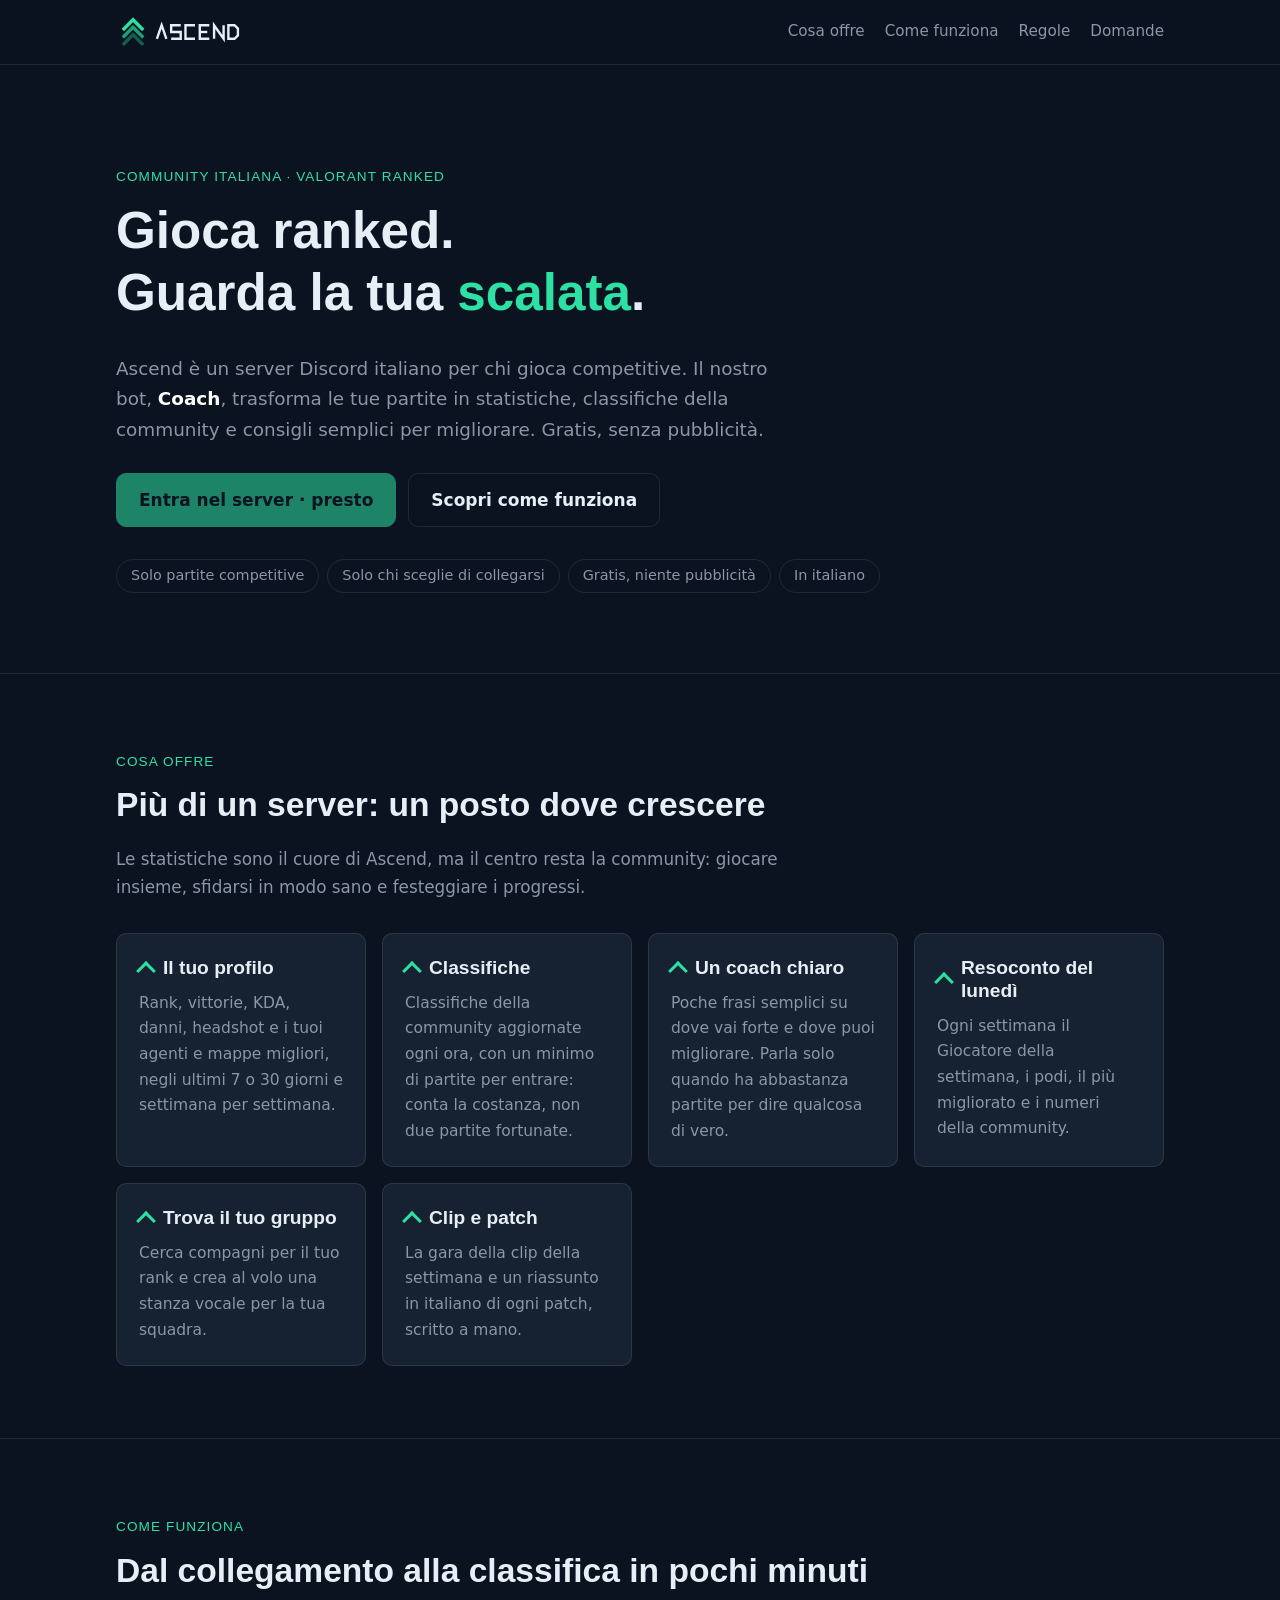
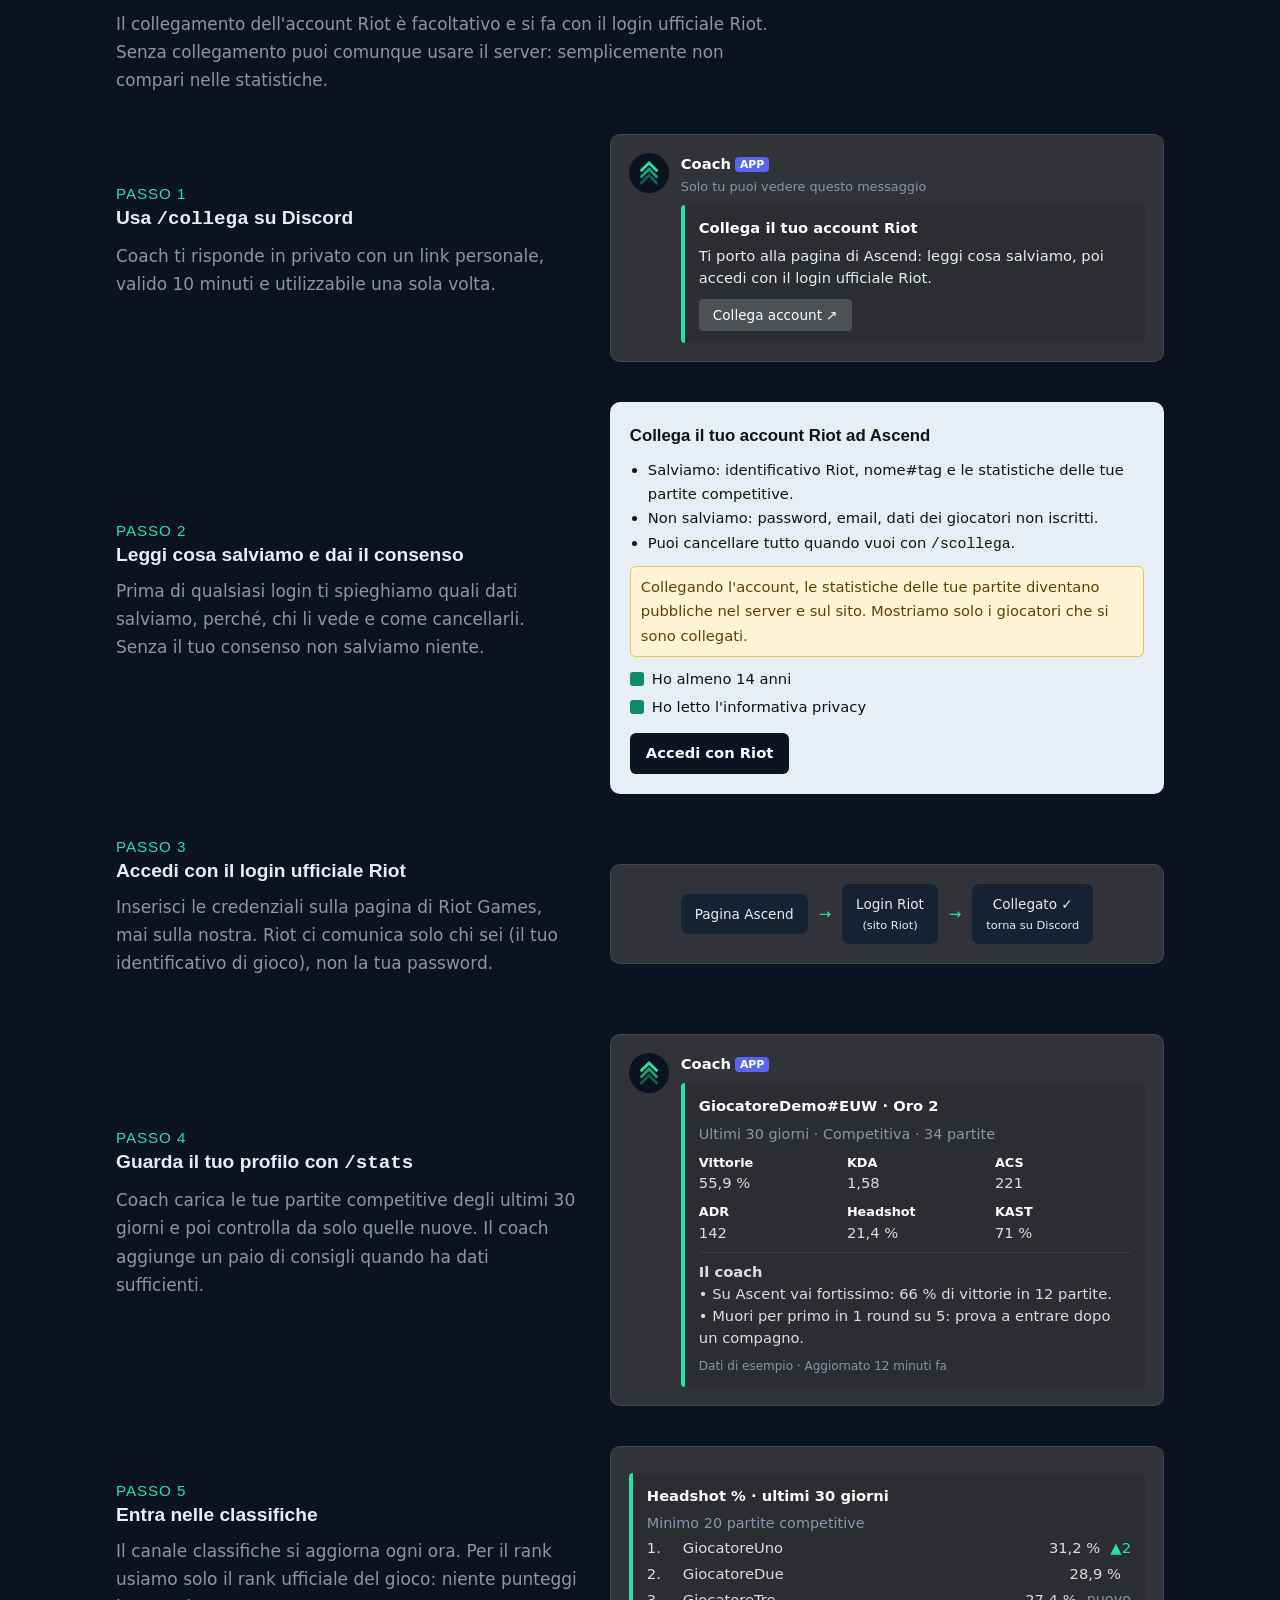
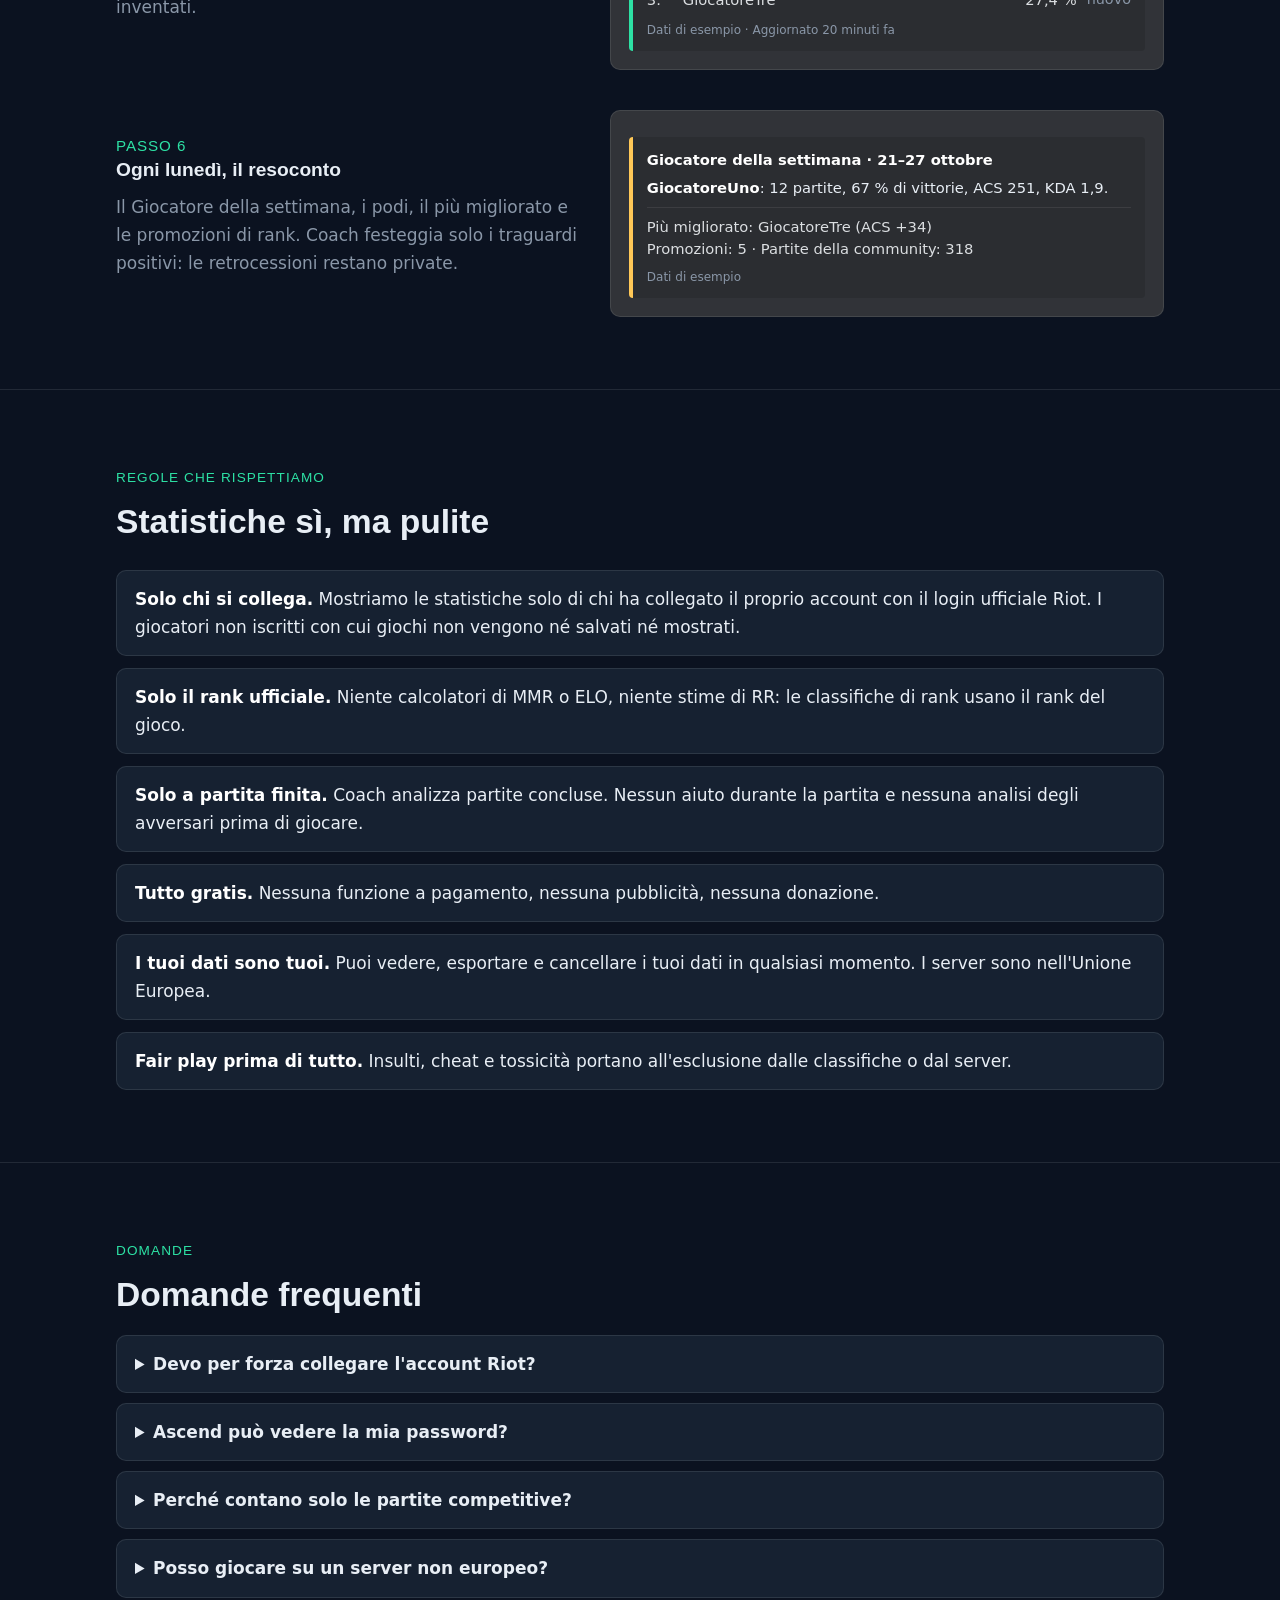
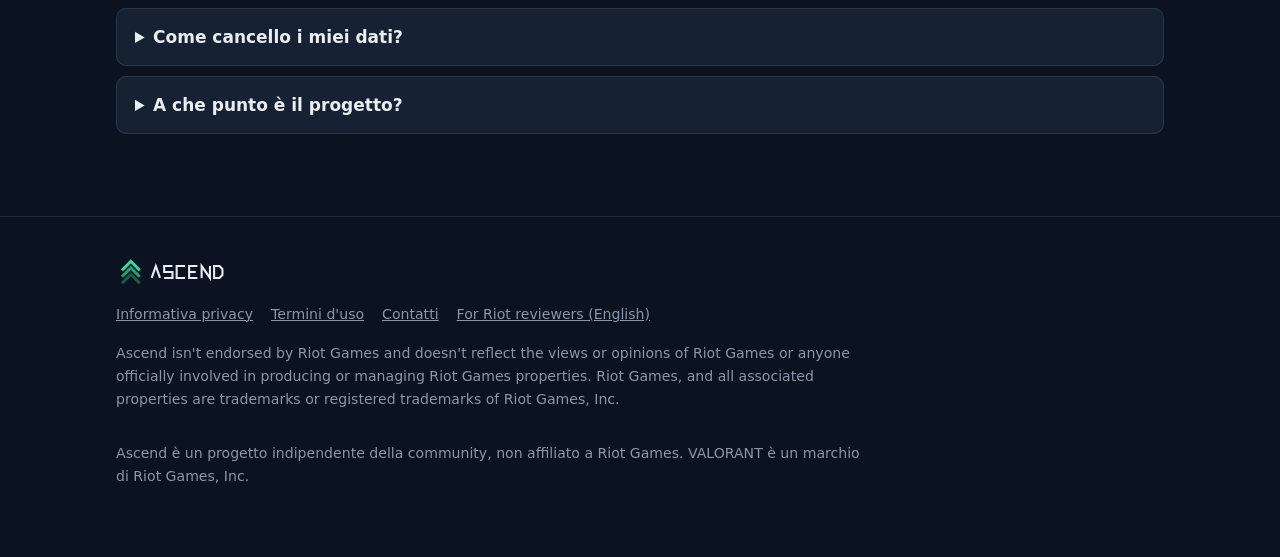
==== commit ae2717a3: "Pagina in inglese per i revisori Riot" ====
--- a/index.html
+++ b/index.html
@@ -254,6 +254,7 @@
       <a href="privacy.html">Informativa privacy</a>
       <a href="termini.html">Termini d'uso</a>
       <a href="mailto:andreibusinessworld@gmail.com">Contatti</a>
+      <a href="for-reviewers.html" lang="en">For Riot reviewers (English)</a>
     </nav>
     <p class="disclaimer">Ascend isn't endorsed by Riot Games and doesn't reflect the views or opinions of Riot Games or anyone officially involved in producing or managing Riot Games properties. Riot Games, and all associated properties are trademarks or registered trademarks of Riot Games, Inc.</p>
     <p class="disclaimer">Ascend è un progetto indipendente della community, non affiliato a Riot Games. VALORANT è un marchio di Riot Games, Inc.</p>
